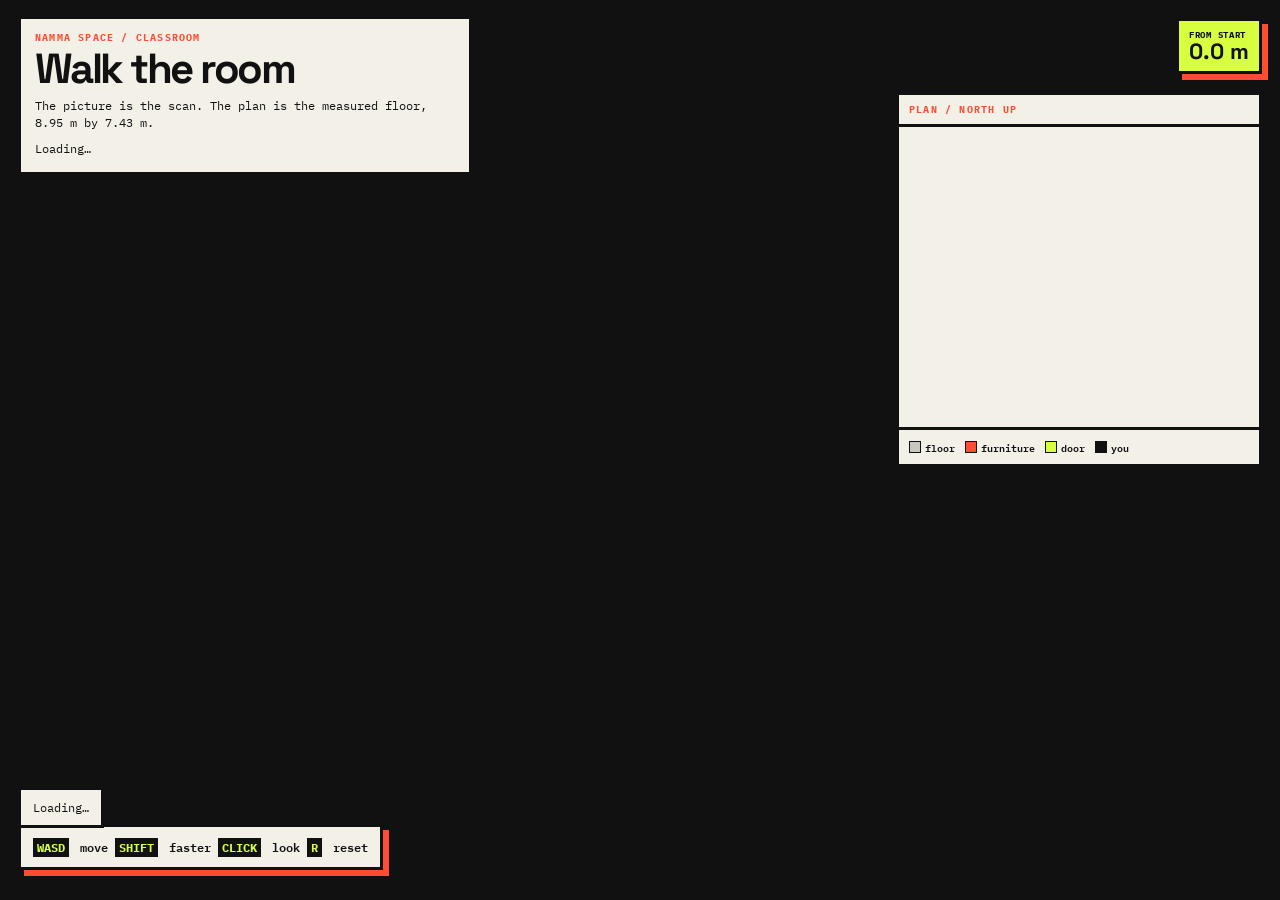
==== index.html @ 56ff6205 "Classroom viewer with its renderer files, documents, and video links. Co-Authored-By: Claude Opus 5." ====
<!doctype html>
<html lang="en">
<head>
  <meta charset="UTF-8">
  <meta name="viewport" content="width=device-width, initial-scale=1">
  <title>Namma Space · Classroom</title>
  <link rel="icon" href="data:,">
  <link rel="stylesheet" href="https://fonts.googleapis.com/css2?family=IBM+Plex+Mono:wght@500;600;700&family=Space+Grotesk:wght@600;700&display=swap">
  <script type="importmap">
  {
    "imports": {
      "three": "./vendor/three.module.js",
      "three/addons/postprocessing/Pass.js": "./vendor/Pass.js",
      "@sparkjsdev/spark": "./vendor/spark.module.js"
    }
  }
  </script>
  <style>
    html, body { margin: 0; height: 100%; overflow: hidden; background: #111; }
    #stage { position: fixed; inset: 0; }
    #stage canvas { width: 100%; height: 100%; display: block; }
    body { font-family: "IBM Plex Mono", ui-monospace, monospace; }
    #hud { position: fixed; z-index: 5; top: 16px; left: 18px; width: min(420px, calc(100vw - 36px)); padding: 12px 14px 14px; color: #111; background: #f3f0e8; border: 3px solid #111; box-shadow: 8px 8px 0 #111; }
    #hud .eyebrow { font-size: 10px; letter-spacing: .12em; font-weight: 700; color: #ff4d32; margin: 0 0 6px; }
    #title { margin: 0; font: 700 42px/0.9 "Space Grotesk", sans-serif; letter-spacing: -.06em; }
    #subtitle, #metrics { margin: 10px 0 0; font-size: 12px; line-height: 1.4; }
    #status-stamp { position: fixed; z-index: 12; right: 18px; top: 18px; padding: 8px 10px; background: #d7ff3f; color: #111; border: 3px solid #111; box-shadow: 6px 6px 0 #ff4d32; }
    #status-stamp span { display: block; font-size: 9px; letter-spacing: .08em; font-weight: 700; }
    #status-stamp b { font: 700 22px/1 "Space Grotesk", sans-serif; }
    #map-wrap { position: fixed; z-index: 10; right: 18px; top: 92px; margin: 0; width: 360px; background: #f3f0e8; border: 3px solid #111; box-shadow: 8px 8px 0 #111; color: #111; }
    .panel-label { font-size: 10px; letter-spacing: .12em; font-weight: 700; color: #ff4d32; padding: 8px 10px; border-bottom: 3px solid #111; }
    #plan { width: 360px; height: 300px; display: block; background: #f3f0e8; }
    #map-legend { display: flex; gap: 10px; flex-wrap: wrap; padding: 8px 10px; font-size: 10px; font-weight: 600; border-top: 3px solid #111; }
    #map-legend span { display: inline-flex; align-items: center; }
    #map-legend i { width: 10px; height: 10px; border: 1px solid #111; margin-right: 4px; }
    .sw-floor { background: #c9c8bc; } .sw-furn { background: #ff4d32; } .sw-door { background: #d7ff3f; } .sw-you { background: #111; }
    #help { position: fixed; z-index: 10; left: 18px; bottom: 18px; padding: 10px 12px; background: #f3f0e8; color: #111; border: 3px solid #111; box-shadow: 6px 6px 0 #ff4d32; font-size: 12px; font-weight: 600; }
    #help b { background: #111; color: #d7ff3f; padding: 2px 4px; margin-right: 4px; }
    #status { position: fixed; z-index: 10; left: 18px; bottom: 72px; max-width: 640px; margin: 0; padding: 10px 12px; background: #f3f0e8; color: #111; border: 3px solid #111; font-size: 12px; }
  </style>
</head>
<body>
  <main id="stage"></main>
  <header id="hud">
    <p class="eyebrow">NAMMA SPACE / CLASSROOM</p>
    <h1 id="title">Walk the room</h1>
    <p id="subtitle">The picture is the scan. The plan is the measured floor, 8.95 m by 7.43 m.</p>
    <p id="metrics">Loading…</p>
  </header>
  <div id="status-stamp"><span>FROM START</span><b id="distance">0.0 m</b></div>
  <figure id="map-wrap">
    <div class="panel-label">PLAN / NORTH UP</div>
    <canvas id="plan" width="360" height="300"></canvas>
    <div id="map-legend">
      <span><i class="sw-floor"></i>floor</span>
      <span><i class="sw-furn"></i>furniture</span>
      <span><i class="sw-door"></i>door</span>
      <span><i class="sw-you"></i>you</span>
    </div>
  </figure>
  <p id="help"><b>WASD</b> move <b>SHIFT</b> faster <b>CLICK</b> look <b>R</b> reset</p>
  <p id="status" role="status">Loading…</p>
  <script>
    window.addEventListener("error", (e) => {
      const m = document.querySelector("#metrics");
      if (m) m.textContent = e.message || "The viewer failed to start.";
    });
    window.addEventListener("unhandledrejection", (e) => {
      const m = document.querySelector("#metrics");
      const reason = e.reason && (e.reason.message || String(e.reason));
      if (m) m.textContent = reason || "The viewer failed to start.";
    });
  </script>
  <script type="module" src="src/mushroom.js"></script>
</body>
</html>
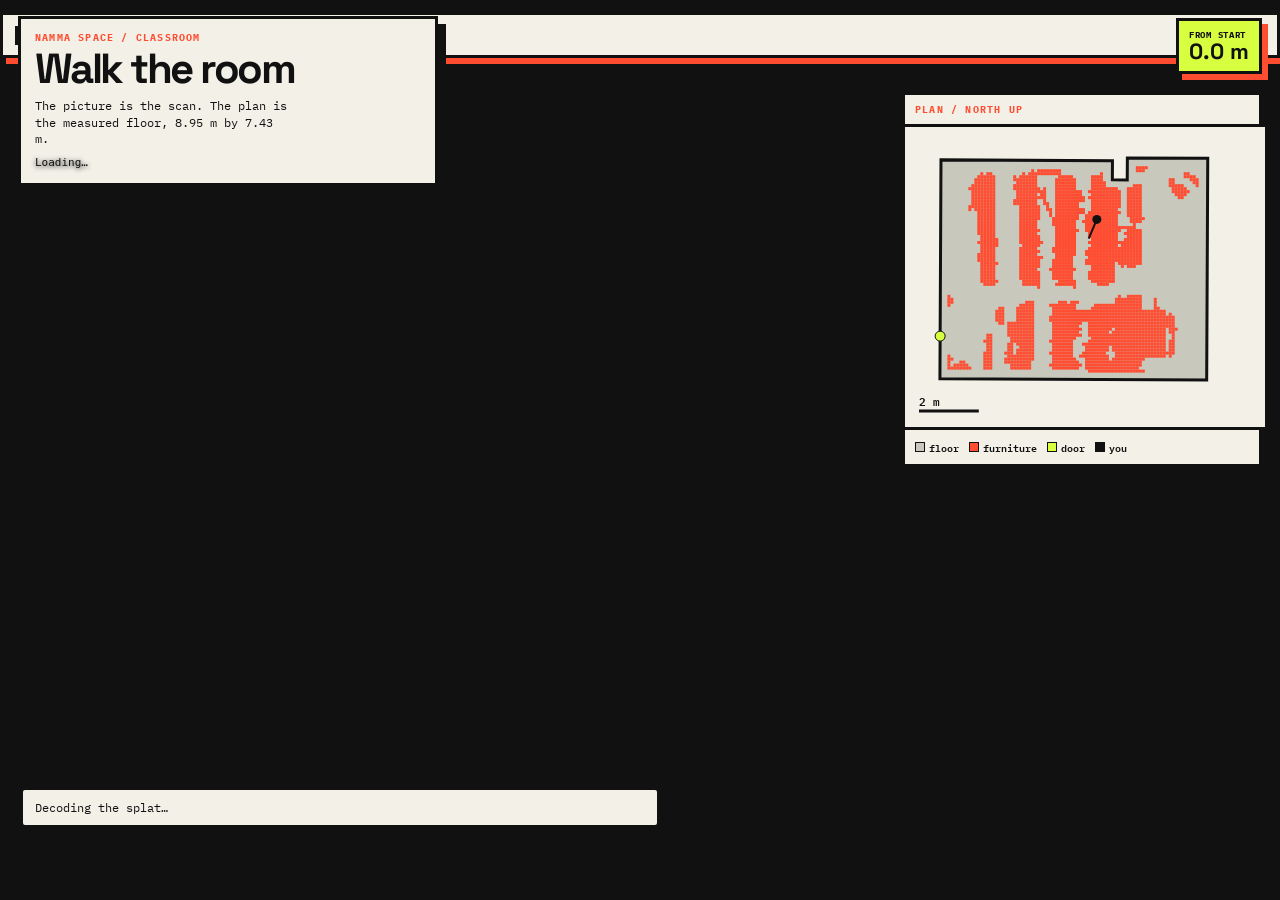
==== commit d656ac5c: "Working viewer and a narrated demonstration video. The page uses the renderer that draws the classro" ====
--- a/index.html
+++ b/index.html
@@ -3,41 +3,10 @@
 <head>
   <meta charset="UTF-8">
   <meta name="viewport" content="width=device-width, initial-scale=1">
-  <title>Namma Space · Classroom</title>
-  <link rel="icon" href="data:,">
+  <title>Namma Space · MuSHRoom classroom</title>
   <link rel="stylesheet" href="https://fonts.googleapis.com/css2?family=IBM+Plex+Mono:wght@500;600;700&family=Space+Grotesk:wght@600;700&display=swap">
-  <script type="importmap">
-  {
-    "imports": {
-      "three": "./vendor/three.module.js",
-      "three/addons/postprocessing/Pass.js": "./vendor/Pass.js",
-      "@sparkjsdev/spark": "./vendor/spark.module.js"
-    }
-  }
-  </script>
-  <style>
-    html, body { margin: 0; height: 100%; overflow: hidden; background: #111; }
-    #stage { position: fixed; inset: 0; }
-    #stage canvas { width: 100%; height: 100%; display: block; }
-    body { font-family: "IBM Plex Mono", ui-monospace, monospace; }
-    #hud { position: fixed; z-index: 5; top: 16px; left: 18px; width: min(420px, calc(100vw - 36px)); padding: 12px 14px 14px; color: #111; background: #f3f0e8; border: 3px solid #111; box-shadow: 8px 8px 0 #111; }
-    #hud .eyebrow { font-size: 10px; letter-spacing: .12em; font-weight: 700; color: #ff4d32; margin: 0 0 6px; }
-    #title { margin: 0; font: 700 42px/0.9 "Space Grotesk", sans-serif; letter-spacing: -.06em; }
-    #subtitle, #metrics { margin: 10px 0 0; font-size: 12px; line-height: 1.4; }
-    #status-stamp { position: fixed; z-index: 12; right: 18px; top: 18px; padding: 8px 10px; background: #d7ff3f; color: #111; border: 3px solid #111; box-shadow: 6px 6px 0 #ff4d32; }
-    #status-stamp span { display: block; font-size: 9px; letter-spacing: .08em; font-weight: 700; }
-    #status-stamp b { font: 700 22px/1 "Space Grotesk", sans-serif; }
-    #map-wrap { position: fixed; z-index: 10; right: 18px; top: 92px; margin: 0; width: 360px; background: #f3f0e8; border: 3px solid #111; box-shadow: 8px 8px 0 #111; color: #111; }
-    .panel-label { font-size: 10px; letter-spacing: .12em; font-weight: 700; color: #ff4d32; padding: 8px 10px; border-bottom: 3px solid #111; }
-    #plan { width: 360px; height: 300px; display: block; background: #f3f0e8; }
-    #map-legend { display: flex; gap: 10px; flex-wrap: wrap; padding: 8px 10px; font-size: 10px; font-weight: 600; border-top: 3px solid #111; }
-    #map-legend span { display: inline-flex; align-items: center; }
-    #map-legend i { width: 10px; height: 10px; border: 1px solid #111; margin-right: 4px; }
-    .sw-floor { background: #c9c8bc; } .sw-furn { background: #ff4d32; } .sw-door { background: #d7ff3f; } .sw-you { background: #111; }
-    #help { position: fixed; z-index: 10; left: 18px; bottom: 18px; padding: 10px 12px; background: #f3f0e8; color: #111; border: 3px solid #111; box-shadow: 6px 6px 0 #ff4d32; font-size: 12px; font-weight: 600; }
-    #help b { background: #111; color: #d7ff3f; padding: 2px 4px; margin-right: 4px; }
-    #status { position: fixed; z-index: 10; left: 18px; bottom: 72px; max-width: 640px; margin: 0; padding: 10px 12px; background: #f3f0e8; color: #111; border: 3px solid #111; font-size: 12px; }
-  </style>
+  <script type="module" crossorigin src="./assets/mushroom-9hHXlSjV.js"></script>
+  <link rel="stylesheet" crossorigin href="./assets/mushroom-CDYyEeqc.css">
 </head>
 <body>
   <main id="stage"></main>
@@ -60,17 +29,28 @@
   </figure>
   <p id="help"><b>WASD</b> move <b>SHIFT</b> faster <b>CLICK</b> look <b>R</b> reset</p>
   <p id="status" role="status">Loading…</p>
-  <script>
-    window.addEventListener("error", (e) => {
-      const m = document.querySelector("#metrics");
-      if (m) m.textContent = e.message || "The viewer failed to start.";
-    });
-    window.addEventListener("unhandledrejection", (e) => {
-      const m = document.querySelector("#metrics");
-      const reason = e.reason && (e.reason.message || String(e.reason));
-      if (m) m.textContent = reason || "The viewer failed to start.";
-    });
-  </script>
-  <script type="module" src="src/mushroom.js"></script>
+  <style>
+    body{font-family:'IBM Plex Mono',ui-monospace,monospace;background:#111}
+    #hud{left:18px;right:auto;width:min(420px,calc(100vw - 36px));padding:12px 14px 14px;color:#111;background:#f3f0e8;border:3px solid #111;box-shadow:8px 8px 0 #111}
+    #hud .eyebrow{font-size:10px;letter-spacing:.12em;font-weight:700;color:#ff4d32;margin:0 0 6px}
+    #title{margin:0;font:700 42px/0.9 'Space Grotesk',sans-serif;letter-spacing:-.06em}
+    #subtitle{margin:10px 0 0;font-size:12px;line-height:1.4;max-width:36ch}
+    #metrics{margin:8px 0 0;font-size:11px}
+    #status-stamp{position:fixed;z-index:12;right:18px;top:18px;padding:8px 10px;background:#d7ff3f;color:#111;border:3px solid #111;box-shadow:6px 6px 0 #ff4d32}
+    #status-stamp span{display:block;font-size:9px;letter-spacing:.08em;font-weight:700}
+    #status-stamp b{font:700 22px/1 'Space Grotesk',sans-serif}
+    #map-wrap{position:fixed;z-index:10;right:18px;top:92px;margin:0;width:360px;background:#f3f0e8;border:3px solid #111;box-shadow:8px 8px 0 #111;color:#111}
+    .panel-label{font-size:10px;letter-spacing:.12em;font-weight:700;color:#ff4d32;padding:8px 10px;border-bottom:3px solid #111}
+    #plan{width:360px !important;height:300px !important;display:block;background:#f3f0e8}
+    #map-legend{display:flex;gap:10px;flex-wrap:wrap;padding:8px 10px;font-size:10px;font-weight:600;border-top:3px solid #111}
+    #map-legend span{display:inline-flex;align-items:center}
+    #map-legend i{width:10px;height:10px;border:1px solid #111;margin-right:4px}
+    .sw-floor{background:#c9c8bc}.sw-furn{background:#ff4d32}.sw-door{background:#d7ff3f}.sw-you{background:#111}
+    #help{left:18px;bottom:18px;max-width:none;padding:10px 12px;background:#f3f0e8;color:#111;border:3px solid #111;box-shadow:6px 6px 0 #ff4d32;font-size:12px;font-weight:600}
+    #help b{background:#111;color:#d7ff3f;padding:2px 4px;margin-right:4px}
+    #status{background:#f3f0e8;color:#111;border:3px solid #111;max-width:640px;bottom:72px}
+    aside{display:none}
+  #stage canvas{width:100vw !important;height:100vh !important}
+  </style>
 </body>
 </html>
--- a/assets/mushroom-CDYyEeqc.css
+++ b/assets/mushroom-CDYyEeqc.css
@@ -0,0 +1 @@
+:root{font-family:system-ui,sans-serif;color:#f2f5f8;background:#1d242c}*{box-sizing:border-box}html,body{margin:0;height:100%;overflow:hidden}#stage{position:fixed;top:0;right:0;bottom:0;left:0;display:grid;place-items:center}canvas{display:block;width:min(100vw,160vh);height:min(62.5vw,100vh);outline:none}header{position:fixed;z-index:5;top:16px;left:20px;right:20px;pointer-events:none}strong{font-size:14px;letter-spacing:.14em;text-shadow:0 1px 5px #000}strong span{display:block;font-size:10px;color:#bbdded;margin-top:4px}nav{display:flex;position:absolute;right:0;top:0;gap:6px;pointer-events:auto}button,select{font:12px system-ui;padding:8px 10px;background:#12212eea;color:#f5f8fa;border:1px solid #ffffff50;border-radius:5px;cursor:pointer}button:disabled,select:disabled{opacity:.5}#metrics{font:12px ui-monospace,monospace;text-shadow:0 1px 5px #000}aside{position:fixed;z-index:5;left:20px;bottom:70px;font-size:11px;line-height:1.6;text-shadow:0 1px 4px #000}#status{position:fixed;z-index:5;bottom:14px;left:20px;right:20px;max-width:1000px;margin:0;padding:10px 12px;background:#101c28df;border-radius:5px;font-size:12px}@media(max-width:1000px){nav{position:static;margin-top:10px;flex-wrap:wrap}button{font-size:10px;padding:6px}}
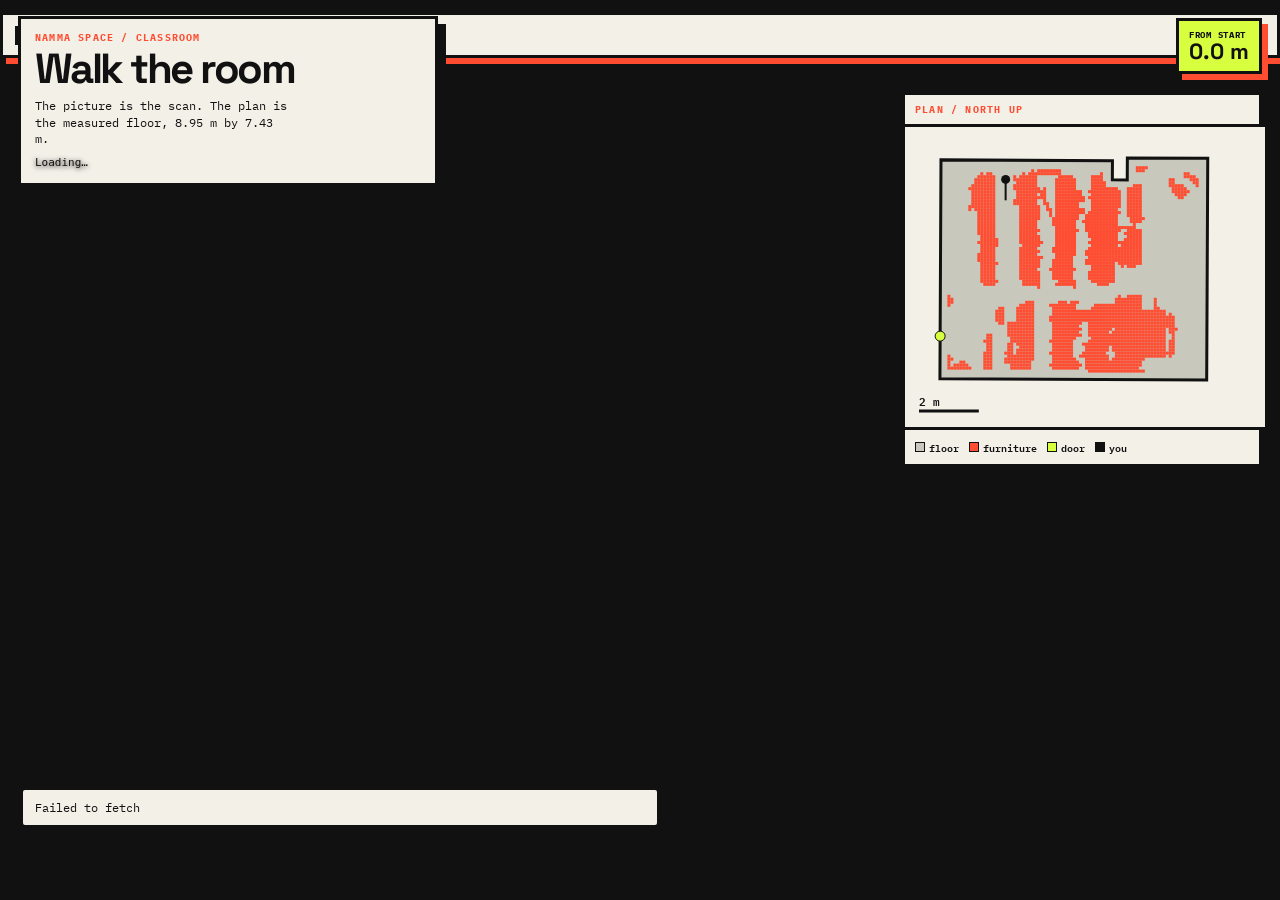
==== commit d7541246: "Hosted viewer link, the new narration, and the start at the back of the room." ====
--- a/index.html
+++ b/index.html
@@ -5,7 +5,7 @@
   <meta name="viewport" content="width=device-width, initial-scale=1">
   <title>Namma Space · MuSHRoom classroom</title>
   <link rel="stylesheet" href="https://fonts.googleapis.com/css2?family=IBM+Plex+Mono:wght@500;600;700&family=Space+Grotesk:wght@600;700&display=swap">
-  <script type="module" crossorigin src="./assets/mushroom-9hHXlSjV.js"></script>
+  <script type="module" crossorigin src="./assets/mushroom-9hHXlSjV.js?v=back"></script>
   <link rel="stylesheet" crossorigin href="./assets/mushroom-CDYyEeqc.css">
 </head>
 <body>
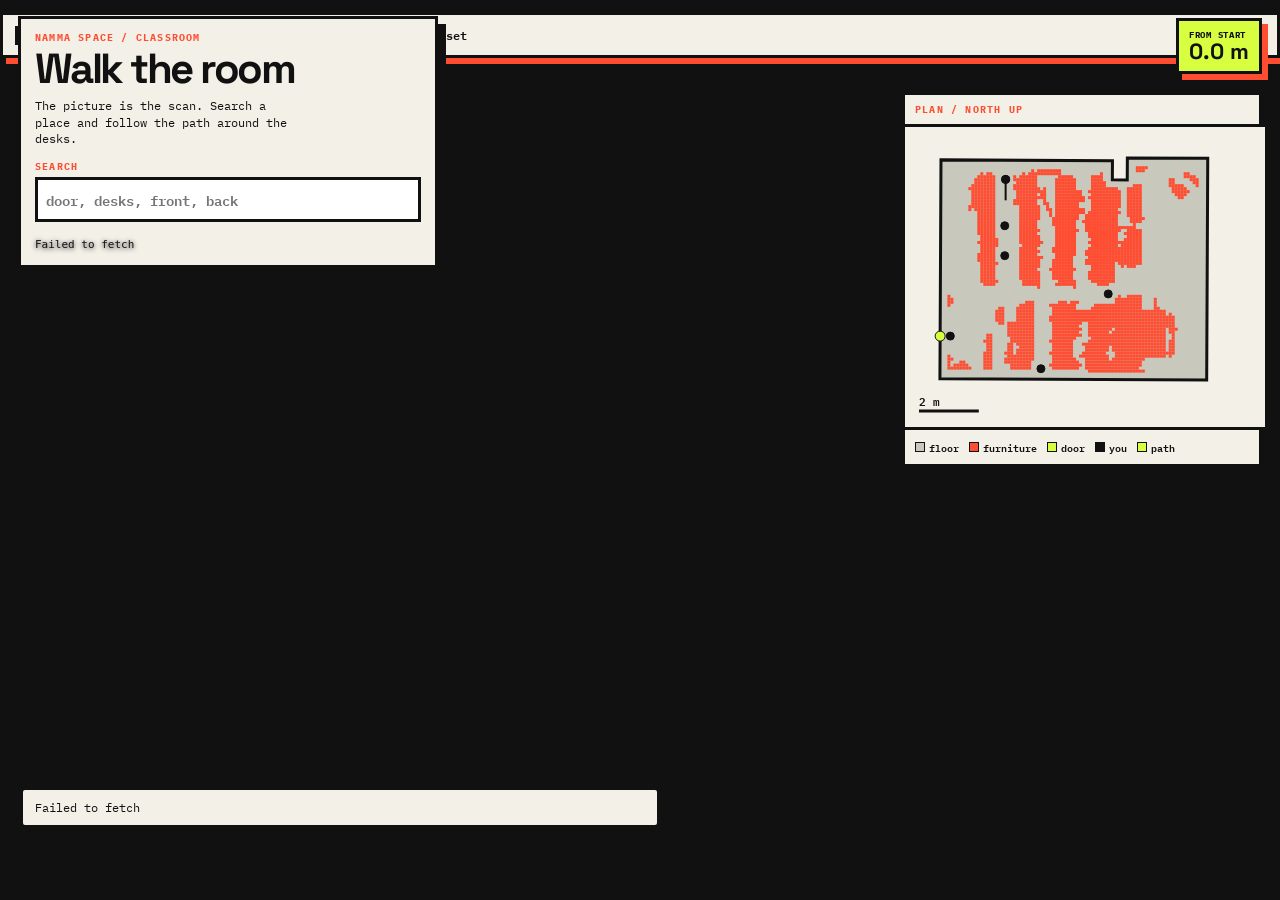
==== commit c821c65a: "Add place search and a path around the desks." ====
--- a/index.html
+++ b/index.html
@@ -5,15 +5,20 @@
   <meta name="viewport" content="width=device-width, initial-scale=1">
   <title>Namma Space · MuSHRoom classroom</title>
   <link rel="stylesheet" href="https://fonts.googleapis.com/css2?family=IBM+Plex+Mono:wght@500;600;700&family=Space+Grotesk:wght@600;700&display=swap">
-  <script type="module" crossorigin src="./assets/mushroom-9hHXlSjV.js?v=back"></script>
-  <link rel="stylesheet" crossorigin href="./assets/mushroom-CDYyEeqc.css">
+  <script type="module" crossorigin src="./assets/index-iib5nNCq.js"></script>
+  <link rel="stylesheet" crossorigin href="./assets/index-CDYyEeqc.css">
 </head>
 <body>
   <main id="stage"></main>
   <header id="hud">
     <p class="eyebrow">NAMMA SPACE / CLASSROOM</p>
     <h1 id="title">Walk the room</h1>
-    <p id="subtitle">The picture is the scan. The plan is the measured floor, 8.95 m by 7.43 m.</p>
+    <p id="subtitle">The picture is the scan. Search a place and follow the path around the desks.</p>
+    <form id="find" autocomplete="off">
+      <label for="q">SEARCH</label>
+      <input id="q" placeholder="door, desks, front, back">
+      <ol id="hits"></ol>
+    </form>
     <p id="metrics">Loading…</p>
   </header>
   <div id="status-stamp"><span>FROM START</span><b id="distance">0.0 m</b></div>
@@ -25,9 +30,10 @@
       <span><i class="sw-furn"></i>furniture</span>
       <span><i class="sw-door"></i>door</span>
       <span><i class="sw-you"></i>you</span>
+      <span><i class="sw-path"></i>path</span>
     </div>
   </figure>
-  <p id="help"><b>WASD</b> move <b>SHIFT</b> faster <b>CLICK</b> look <b>R</b> reset</p>
+  <p id="help"><b>SEARCH</b> a place <b>WASD</b> move <b>SHIFT</b> faster <b>CLICK</b> look <b>R</b> reset</p>
   <p id="status" role="status">Loading…</p>
   <style>
     body{font-family:'IBM Plex Mono',ui-monospace,monospace;background:#111}
@@ -36,6 +42,11 @@
     #title{margin:0;font:700 42px/0.9 'Space Grotesk',sans-serif;letter-spacing:-.06em}
     #subtitle{margin:10px 0 0;font-size:12px;line-height:1.4;max-width:36ch}
     #metrics{margin:8px 0 0;font-size:11px}
+    #find{margin:12px 0 0}
+    #find label{display:block;font-size:10px;letter-spacing:.12em;font-weight:700;color:#ff4d32;margin-bottom:4px}
+    #q{width:100%;box-sizing:border-box;border:3px solid #111;background:#fff;color:#111;font:600 14px 'IBM Plex Mono',monospace;padding:8px}
+    #hits{list-style:none;margin:8px 0 0;padding:0;display:flex;flex-wrap:wrap;gap:6px}
+    #hits button{border:2px solid #111;background:#d7ff3f;color:#111;font:600 11px 'IBM Plex Mono',monospace;padding:4px 6px;cursor:pointer}
     #status-stamp{position:fixed;z-index:12;right:18px;top:18px;padding:8px 10px;background:#d7ff3f;color:#111;border:3px solid #111;box-shadow:6px 6px 0 #ff4d32}
     #status-stamp span{display:block;font-size:9px;letter-spacing:.08em;font-weight:700}
     #status-stamp b{font:700 22px/1 'Space Grotesk',sans-serif}
@@ -45,7 +56,7 @@
     #map-legend{display:flex;gap:10px;flex-wrap:wrap;padding:8px 10px;font-size:10px;font-weight:600;border-top:3px solid #111}
     #map-legend span{display:inline-flex;align-items:center}
     #map-legend i{width:10px;height:10px;border:1px solid #111;margin-right:4px}
-    .sw-floor{background:#c9c8bc}.sw-furn{background:#ff4d32}.sw-door{background:#d7ff3f}.sw-you{background:#111}
+    .sw-floor{background:#c9c8bc}.sw-furn{background:#ff4d32}.sw-door{background:#d7ff3f}.sw-you{background:#111}.sw-path{background:#d7ff3f}
     #help{left:18px;bottom:18px;max-width:none;padding:10px 12px;background:#f3f0e8;color:#111;border:3px solid #111;box-shadow:6px 6px 0 #ff4d32;font-size:12px;font-weight:600}
     #help b{background:#111;color:#d7ff3f;padding:2px 4px;margin-right:4px}
     #status{background:#f3f0e8;color:#111;border:3px solid #111;max-width:640px;bottom:72px}
--- a/assets/index-CDYyEeqc.css
+++ b/assets/index-CDYyEeqc.css
@@ -0,0 +1 @@
+:root{font-family:system-ui,sans-serif;color:#f2f5f8;background:#1d242c}*{box-sizing:border-box}html,body{margin:0;height:100%;overflow:hidden}#stage{position:fixed;top:0;right:0;bottom:0;left:0;display:grid;place-items:center}canvas{display:block;width:min(100vw,160vh);height:min(62.5vw,100vh);outline:none}header{position:fixed;z-index:5;top:16px;left:20px;right:20px;pointer-events:none}strong{font-size:14px;letter-spacing:.14em;text-shadow:0 1px 5px #000}strong span{display:block;font-size:10px;color:#bbdded;margin-top:4px}nav{display:flex;position:absolute;right:0;top:0;gap:6px;pointer-events:auto}button,select{font:12px system-ui;padding:8px 10px;background:#12212eea;color:#f5f8fa;border:1px solid #ffffff50;border-radius:5px;cursor:pointer}button:disabled,select:disabled{opacity:.5}#metrics{font:12px ui-monospace,monospace;text-shadow:0 1px 5px #000}aside{position:fixed;z-index:5;left:20px;bottom:70px;font-size:11px;line-height:1.6;text-shadow:0 1px 4px #000}#status{position:fixed;z-index:5;bottom:14px;left:20px;right:20px;max-width:1000px;margin:0;padding:10px 12px;background:#101c28df;border-radius:5px;font-size:12px}@media(max-width:1000px){nav{position:static;margin-top:10px;flex-wrap:wrap}button{font-size:10px;padding:6px}}
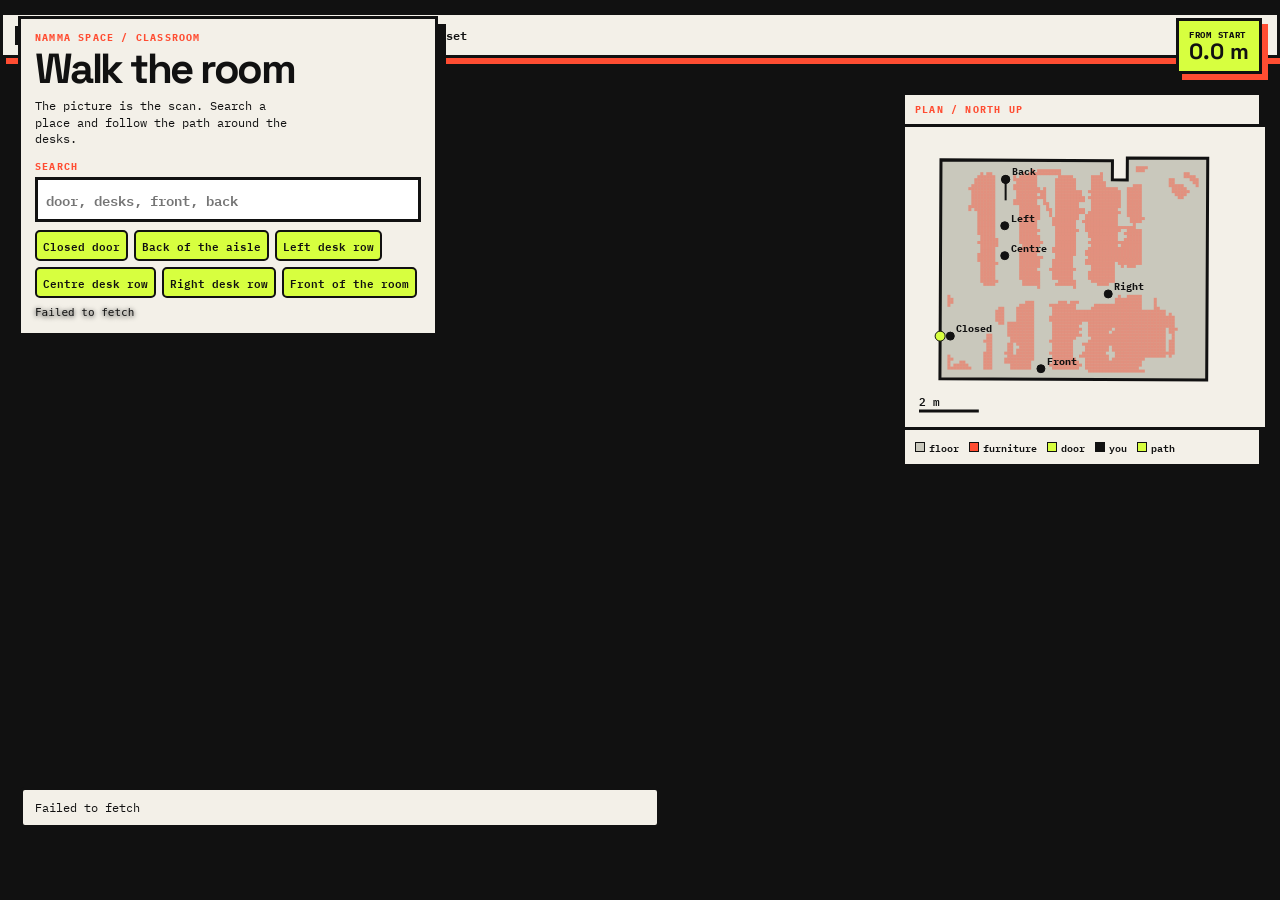
==== commit 53f06f1a: "Show the places on the plan and a top-down of the scan." ====
--- a/index.html
+++ b/index.html
@@ -5,7 +5,7 @@
   <meta name="viewport" content="width=device-width, initial-scale=1">
   <title>Namma Space · MuSHRoom classroom</title>
   <link rel="stylesheet" href="https://fonts.googleapis.com/css2?family=IBM+Plex+Mono:wght@500;600;700&family=Space+Grotesk:wght@600;700&display=swap">
-  <script type="module" crossorigin src="./assets/index-iib5nNCq.js"></script>
+  <script type="module" src="./assets/index-0ZCThIgD.js"></script>
   <link rel="stylesheet" crossorigin href="./assets/index-CDYyEeqc.css">
 </head>
 <body>
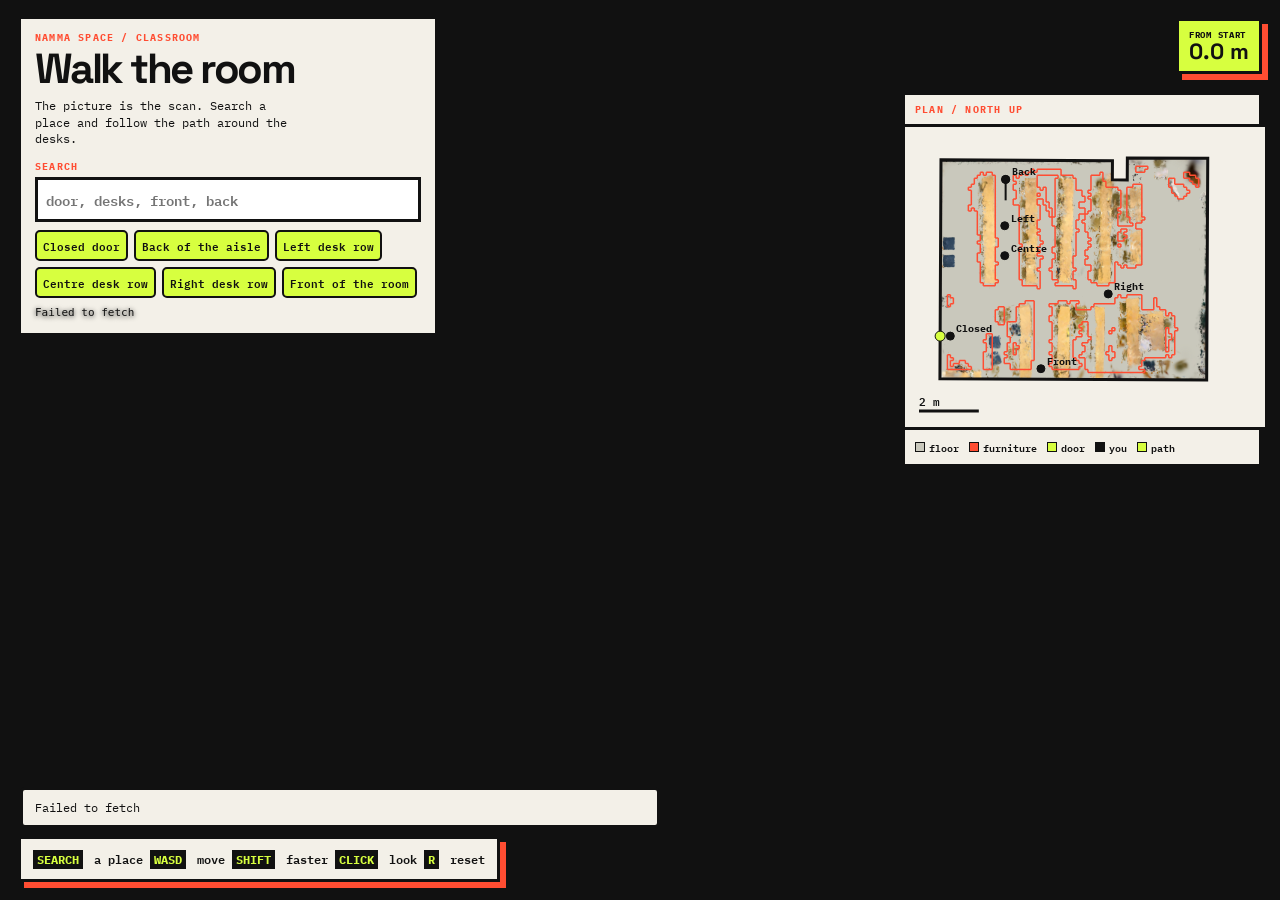
==== commit 15e6abc7: "Add the 27 October capture as its own walkable page." ====
--- a/index.html
+++ b/index.html
@@ -5,7 +5,7 @@
   <meta name="viewport" content="width=device-width, initial-scale=1">
   <title>Namma Space · MuSHRoom classroom</title>
   <link rel="stylesheet" href="https://fonts.googleapis.com/css2?family=IBM+Plex+Mono:wght@500;600;700&family=Space+Grotesk:wght@600;700&display=swap">
-  <script type="module" src="./assets/index-0ZCThIgD.js"></script>
+  <script type="module" src="./assets/index-zMsY3dwg.js"></script>
   <link rel="stylesheet" crossorigin href="./assets/index-CDYyEeqc.css">
 </head>
 <body>
@@ -57,7 +57,7 @@
     #map-legend span{display:inline-flex;align-items:center}
     #map-legend i{width:10px;height:10px;border:1px solid #111;margin-right:4px}
     .sw-floor{background:#c9c8bc}.sw-furn{background:#ff4d32}.sw-door{background:#d7ff3f}.sw-you{background:#111}.sw-path{background:#d7ff3f}
-    #help{left:18px;bottom:18px;max-width:none;padding:10px 12px;background:#f3f0e8;color:#111;border:3px solid #111;box-shadow:6px 6px 0 #ff4d32;font-size:12px;font-weight:600}
+    #help{position:fixed;z-index:6;margin:0;left:18px;bottom:18px;max-width:none;padding:10px 12px;background:#f3f0e8;color:#111;border:3px solid #111;box-shadow:6px 6px 0 #ff4d32;font-size:12px;font-weight:600}
     #help b{background:#111;color:#d7ff3f;padding:2px 4px;margin-right:4px}
     #status{background:#f3f0e8;color:#111;border:3px solid #111;max-width:640px;bottom:72px}
     aside{display:none}
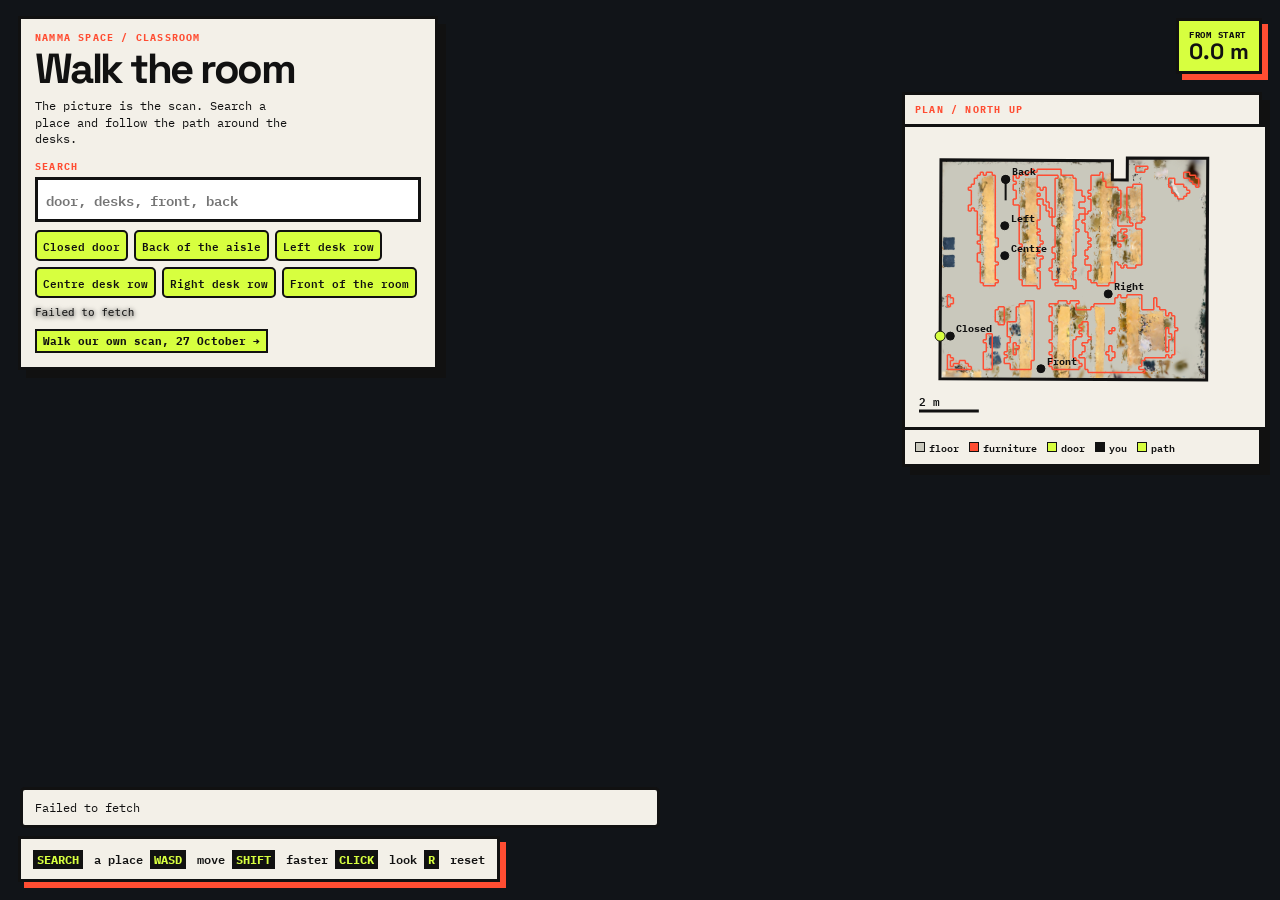
==== commit f87f9560: "Plan clicks and search work once the room JSON loads; room files never cached; link the two pages Th" ====
--- a/index.html
+++ b/index.html
@@ -5,7 +5,7 @@
   <meta name="viewport" content="width=device-width, initial-scale=1">
   <title>Namma Space · MuSHRoom classroom</title>
   <link rel="stylesheet" href="https://fonts.googleapis.com/css2?family=IBM+Plex+Mono:wght@500;600;700&family=Space+Grotesk:wght@600;700&display=swap">
-  <script type="module" src="./assets/index-zMsY3dwg.js"></script>
+  <script type="module" src="./assets/index-ZkJfoXGV.js"></script>
   <link rel="stylesheet" crossorigin href="./assets/index-CDYyEeqc.css">
 </head>
 <body>
@@ -20,6 +20,7 @@
       <ol id="hits"></ol>
     </form>
     <p id="metrics">Loading…</p>
+    <p class="other-room"><a href="oct27.html">Walk our own scan, 27 October &rarr;</a></p>
   </header>
   <div id="status-stamp"><span>FROM START</span><b id="distance">0.0 m</b></div>
   <figure id="map-wrap">
@@ -42,6 +43,9 @@
     #title{margin:0;font:700 42px/0.9 'Space Grotesk',sans-serif;letter-spacing:-.06em}
     #subtitle{margin:10px 0 0;font-size:12px;line-height:1.4;max-width:36ch}
     #metrics{margin:8px 0 0;font-size:11px}
+    .other-room{margin:10px 0 0;font-size:11px;font-weight:700}
+    .other-room a{color:#111;background:#d7ff3f;padding:3px 6px;border:2px solid #111;text-decoration:none;display:inline-block}
+    .other-room a:hover,.other-room a:focus-visible{background:#111;color:#d7ff3f}
     #find{margin:12px 0 0}
     #find label{display:block;font-size:10px;letter-spacing:.12em;font-weight:700;color:#ff4d32;margin-bottom:4px}
     #q{width:100%;box-sizing:border-box;border:3px solid #111;background:#fff;color:#111;font:600 14px 'IBM Plex Mono',monospace;padding:8px}
